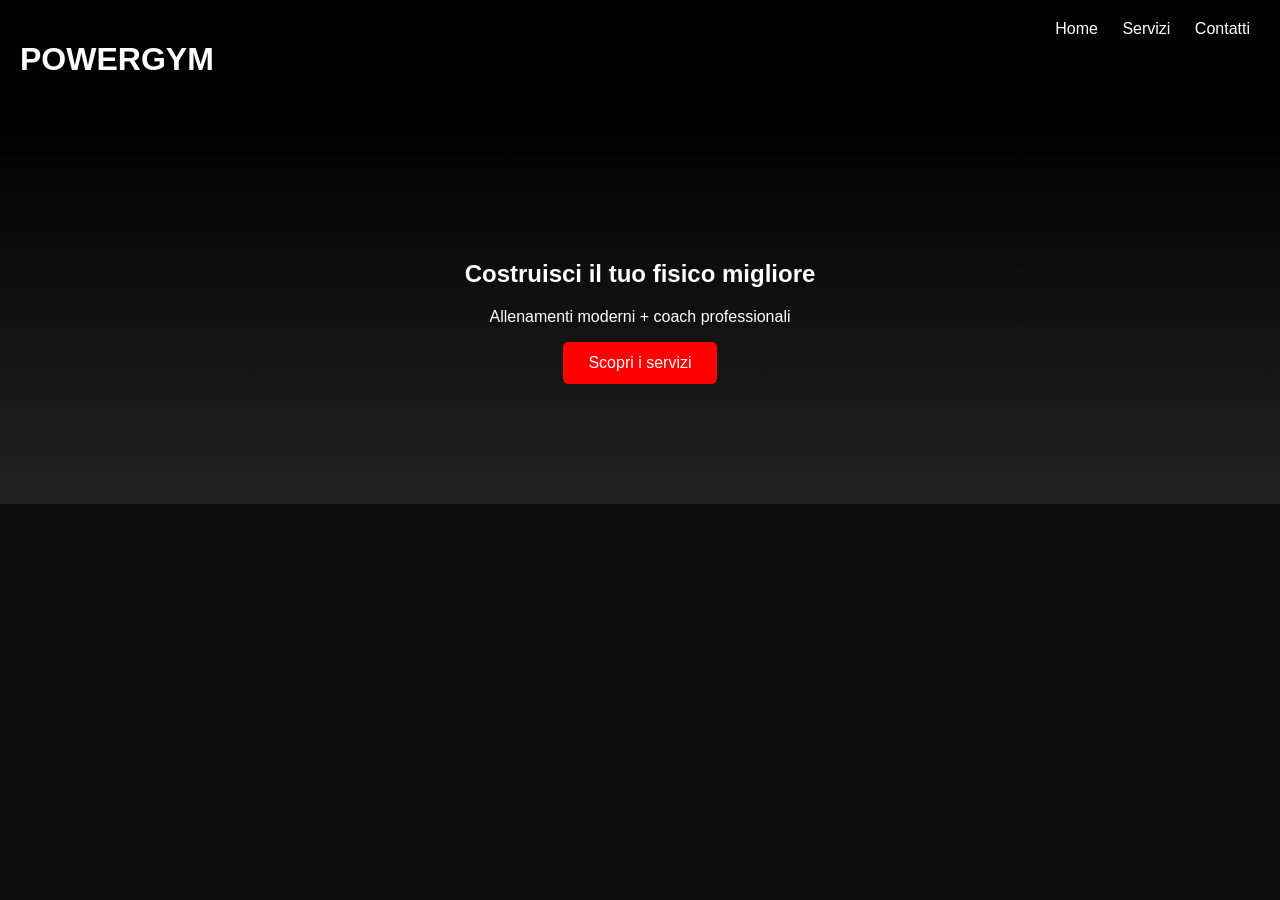
==== index.html @ 82f3220f "Rename palestrahome.html to index.html" ====
<!DOCTYPE html>
<html lang="it">
<head>
  <meta charset="UTF-8">
  <title>PowerGym - Home</title>

  <link rel="stylesheet" href="palestra.css/palestrahome.css">
</head>

<body>

  <header>
    <h1>POWERGYM</h1>

    <nav>
      <a href="palestrahome.html">Home</a>
      <a href="servizi.html">Servizi</a>
      <a href="contatti.html">Contatti</a>
    </nav>
  </header>

  <section class="hero">
    <h2>Costruisci il tuo fisico migliore</h2>
    <p>Allenamenti moderni + coach professionali</p>

    <a href="servizi.html" class="btn">Scopri i servizi</a>
  </section>

  <script src="palestra.js/palestrahome.js"></script>

</body>
</html>
---- palestra.css/palestrahome.css ----
body {
  margin: 0;
  font-family: Arial;
  background: #0f0f0f;
  color: white;
  scroll-behavior: smooth;
}

/* HEADER (effetto vetro leggero) */
header {
  display: flex;
  justify-content: space-between;
  padding: 20px;
  background: rgba(0,0,0,0.9);
  position: sticky;
  top: 0;
  backdrop-filter: blur(6px);
}

/* NAV */
nav a {
  color: white;
  margin: 0 10px;
  text-decoration: none;
  transition: 0.3s;
}

nav a:hover {
  color: red;
}

/* HERO (animazione ingresso) */
.hero {
  padding: 120px 20px;
  text-align: center;
  background: linear-gradient(#000, #222);
  animation: fadeIn 0.8s ease-in;
}

/* BOTTONI */
button {
  padding: 12px 25px;
  background: red;
  border: none;
  color: white;
  cursor: pointer;
  margin-top: 15px;
  transition: 0.3s;
  border-radius: 6px;
}

button:hover {
  transform: scale(1.05);
  background: darkred;
}

/* GRID */
.grid {
  display: flex;
  justify-content: center;
  gap: 20px;
  padding: 50px;
  flex-wrap: wrap;
}

/* CARD (più “premium”) */
.card {
  background: #222;
  padding: 20px;
  border-radius: 10px;
  min-width: 180px;
  text-align: center;
  transition: 0.3s;
  box-shadow: 0 0 0 rgba(0,0,0,0);
}

.card:hover {
  transform: scale(1.05);
  background: #333;
  box-shadow: 0 10px 25px rgba(0,0,0,0.5);
}

/* CONTACT */
.contact {
  text-align: center;
  padding: 80px;
}

/* BUTTON LINK */
.btn {
  display: inline-block;
  padding: 12px 25px;
  background: red;
  color: white;
  text-decoration: none;
  border-radius: 5px;
  transition: 0.3s;
}

.btn:hover {
  transform: scale(1.05);
  background: darkred;
}

/* ANIMAZIONE */
@keyframes fadeIn {
  from {
    opacity: 0;
    transform: translateY(20px);
  }
  to {
    opacity: 1;
    transform: translateY(0);
  }
}
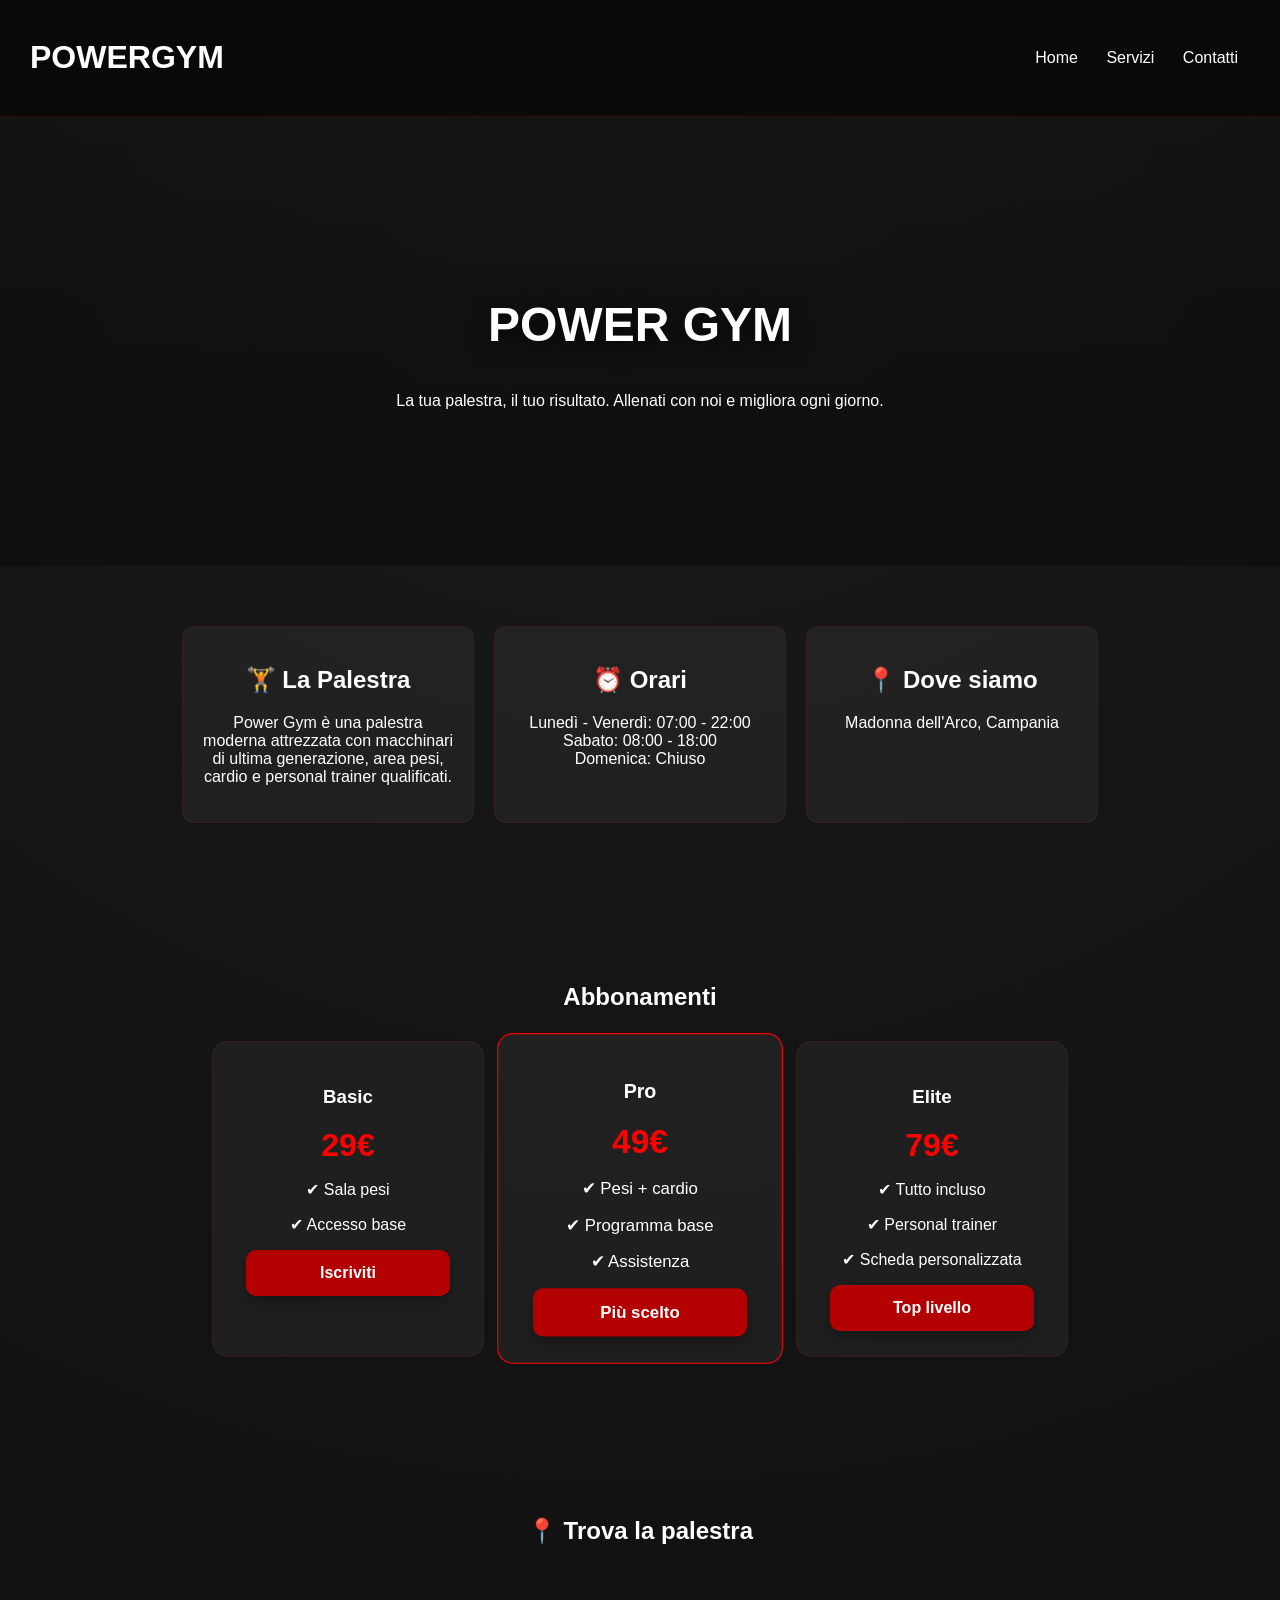
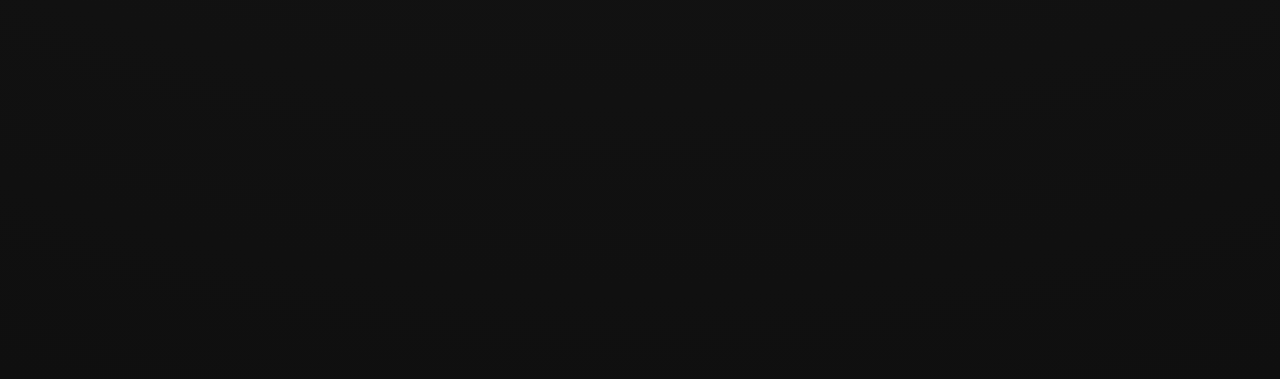
==== commit 8dfe745b: "modifiche compreso per mobile" ====
--- a/index.html
+++ b/index.html
@@ -2,31 +2,99 @@
 <html lang="it">
 <head>
   <meta charset="UTF-8">
+  <meta name="viewport" content="width=device-width, initial-scale=1.0"> 
   <title>PowerGym - Home</title>
-
   <link rel="stylesheet" href="palestra.css/palestrahome.css">
 </head>
-
+<script src="palestra.js/palestrahome.js"></script>
 <body>
-
   <header>
     <h1>POWERGYM</h1>
-
     <nav>
-      <a href="palestrahome.html">Home</a>
+      <a href="index.html">Home</a>
       <a href="servizi.html">Servizi</a>
       <a href="contatti.html">Contatti</a>
     </nav>
   </header>
+  <section class="hero">
+  <h1>POWER GYM</h1>
+  <p>La tua palestra, il tuo risultato. Allenati con noi e migliora ogni giorno.</p>
+</section>
 
-  <section class="hero">
-    <h2>Costruisci il tuo fisico migliore</h2>
-    <p>Allenamenti moderni + coach professionali</p>
+<section class="info">
 
-    <a href="servizi.html" class="btn">Scopri i servizi</a>
-  </section>
+  <div class="info-box">
+    <h2>🏋️ La Palestra</h2>
+    <p>
+      Power Gym è una palestra moderna attrezzata con macchinari di ultima generazione,
+      area pesi, cardio e personal trainer qualificati.
+    </p>
+  </div>
 
-  <script src="palestra.js/palestrahome.js"></script>
+  <div class="info-box">
+    <h2>⏰ Orari</h2>
+    <p>
+      Lunedì - Venerdì: 07:00 - 22:00<br>
+      Sabato: 08:00 - 18:00<br>
+      Domenica: Chiuso
+    </p>
+  </div>
 
+  <div class="info-box">
+    <h2>📍 Dove siamo</h2>
+    <p>Madonna dell'Arco, Campania</p>
+  </div>
+
+</section>
+
+<section class="pricing">
+
+  <h2>Abbonamenti</h2>
+
+  <div class="pricing-grid">
+
+    <div class="price-card">
+      <h3>Basic</h3>
+      <p class="price">29€</p>
+      <p>✔ Sala pesi</p>
+      <p>✔ Accesso base</p>
+      <a class="btn" href="contatti.html">Iscriviti</a>
+    </div>
+
+    <div class="price-card highlight">
+      <h3>Pro</h3>
+      <p class="price">49€</p>
+      <p>✔ Pesi + cardio</p>
+      <p>✔ Programma base</p>
+      <p>✔ Assistenza</p>
+      <a class="btn" href="contatti.html">Più scelto</a>
+    </div>
+
+    <div class="price-card">
+      <h3>Elite</h3>
+      <p class="price">79€</p>
+      <p>✔ Tutto incluso</p>
+      <p>✔ Personal trainer</p>
+      <p>✔ Scheda personalizzata</p>
+      <a class="btn" href="contatti.html">Top livello</a>
+    </div>
+
+  </div>
+
+</section>
+
+<section class="map">
+  <h2>📍 Trova la palestra</h2>
+
+  <iframe
+  src="https://www.google.com/maps?q=Madonna%20dell%27Arco&output=embed"
+  width="100%"
+  height="350"
+  style="border:0; border-radius:12px;"
+  allowfullscreen=""
+  loading="lazy">
+</iframe>
+
+</section>
 </body>
 </html>
--- a/palestra.css/palestrahome.css
+++ b/palestra.css/palestrahome.css
@@ -1,115 +1,322 @@
 body {
   margin: 0;
-  font-family: Arial;
-  background: #0f0f0f;
+  font-family: Arial, sans-serif;
+  background: radial-gradient(circle at top, #1a1a1a, #0f0f0f);
   color: white;
   scroll-behavior: smooth;
 }
 
-/* HEADER (effetto vetro leggero) */
+/* HEADER GLASS */
 header {
   display: flex;
   justify-content: space-between;
-  padding: 20px;
-  background: rgba(0,0,0,0.9);
+  align-items: center;
+  padding: 18px 30px;
+  background: rgba(0,0,0,0.6);
+  backdrop-filter: blur(10px);
   position: sticky;
   top: 0;
-  backdrop-filter: blur(6px);
+  z-index: 1000;
+  border-bottom: 1px solid rgba(255,0,0,0.2);
 }
 
 /* NAV */
 nav a {
   color: white;
-  margin: 0 10px;
+  margin: 0 12px;
   text-decoration: none;
+  font-weight: 500;
+  position: relative;
   transition: 0.3s;
+}
+
+nav a::after {
+  content: "";
+  position: absolute;
+  left: 0;
+  bottom: -5px;
+  width: 0%;
+  height: 2px;
+  background: red;
+  transition: 0.3s;
+}
+
+nav a:hover::after {
+  width: 100%;
 }
 
 nav a:hover {
   color: red;
 }
 
-/* HERO (animazione ingresso) */
+/* HERO */
 .hero {
-  padding: 120px 20px;
-  text-align: center;
-  background: linear-gradient(#000, #222);
+  padding: 140px 20px;
+  text-align: center;
+  background: linear-gradient(to bottom, rgba(0,0,0,0.2), #0f0f0f),
+              url('https://images.unsplash.com/photo-1517836357463-d25dfeac3438') center/cover;
   animation: fadeIn 0.8s ease-in;
 }
 
-/* BOTTONI */
-button {
-  padding: 12px 25px;
-  background: red;
-  border: none;
+.hero h1 {
+  font-size: 3em;
+  text-shadow: 0 5px 20px rgba(0,0,0,0.8);
+}
+
+/* BOTTONI GENERICI */
+.btn {
+  display: inline-block;
+  padding: 14px 22px;
+  border-radius: 10px;
+  font-weight: bold;
   color: white;
-  cursor: pointer;
-  margin-top: 15px;
-  transition: 0.3s;
-  border-radius: 6px;
-}
-
-button:hover {
-  transform: scale(1.05);
-  background: darkred;
+  text-decoration: none;
+  transition: 0.25s;
+  min-width: 160px;
+  background: #b30000; /* unico colore */
+  box-shadow: 0 6px 15px rgba(0,0,0,0.3);
+  text-align: center;
+}
+
+.btn:hover {
+  transform: translateY(-3px);
+  background: #8f0000;
+  box-shadow: 0 10px 20px rgba(0,0,0,0.4);
 }
 
 /* GRID */
 .grid {
   display: flex;
   justify-content: center;
-  gap: 20px;
-  padding: 50px;
+  gap: 25px;
+  padding: 60px;
   flex-wrap: wrap;
 }
 
-/* CARD (più “premium”) */
+/* CARD */
 .card {
-  background: #222;
-  padding: 20px;
-  border-radius: 10px;
-  min-width: 180px;
-  text-align: center;
-  transition: 0.3s;
-  box-shadow: 0 0 0 rgba(0,0,0,0);
+  background: rgba(255,255,255,0.05);
+  border-radius: 15px;
+  overflow: hidden;
+  text-align: center;
+  transition: 0.4s;
+  border: 1px solid rgba(255,0,0,0.1);
+  backdrop-filter: blur(6px);
+  min-width: 220px;
+}
+
+.card img {
+  width: 100%;
+  height: 180px;
+  object-fit: cover;
+  display: block;
+  transition: 0.4s;
+}
+
+.card h3 {
+  margin: 12px 0 5px;
+}
+
+.card p {
+  font-size: 0.9em;
+  opacity: 0.8;
+  padding: 0 10px 15px;
 }
 
 .card:hover {
-  transform: scale(1.05);
-  background: #333;
-  box-shadow: 0 10px 25px rgba(0,0,0,0.5);
+  transform: translateY(-10px);
+  background: rgba(255,255,255,0.08);
+  box-shadow: 0 15px 30px rgba(0,0,0,0.5);
+  border: 1px solid rgba(255,0,0,0.3);
+}
+
+.card:hover img {
+  transform: scale(1.08);
 }
 
 /* CONTACT */
 .contact {
   text-align: center;
-  padding: 80px;
-}
-
-/* BUTTON LINK */
-.btn {
-  display: inline-block;
-  padding: 12px 25px;
-  background: red;
-  color: white;
-  text-decoration: none;
-  border-radius: 5px;
+  padding: 90px 20px;
+}
+
+.contact-buttons {
+  display: flex;
+  justify-content: center;
+  gap: 15px;
+  flex-wrap: wrap;
+  margin-top: 25px;
+}
+
+/* BOTTONI CONTATTI */
+.btn.whatsapp { background: #25D366; }
+.btn.email { background: #d62828; }
+.btn.gmail { background: #ff3b30; }
+
+.btn.whatsapp:hover,
+.btn.email:hover,
+.btn.gmail:hover {
+  transform: translateY(-3px);
+  opacity: 0.9;
+}
+
+/* INFO BOX */
+.info {
+  display: flex;
+  justify-content: center;
+  gap: 20px;
+  flex-wrap: wrap;
+  padding: 60px 20px;
+}
+
+.info-box {
+  background: rgba(255,255,255,0.05);
+  padding: 20px;
+  border-radius: 12px;
+  width: 250px;
+  text-align: center;
+  border: 1px solid rgba(255,0,0,0.1);
   transition: 0.3s;
 }
 
-.btn:hover {
+.info-box:hover {
+  transform: translateY(-5px);
+  background: rgba(255,255,255,0.08);
+}
+
+/* MAP */
+.map {
+  text-align: center;
+  padding: 60px 20px;
+}
+
+.map iframe {
+  width: 90%;
+  max-width: 900px;
+  height: 350px;
+  border: 0;
+  border-radius: 12px;
+}
+.pricing {
+  text-align: center;
+  padding: 80px 20px;
+}
+
+.pricing-grid {
+  display: flex;
+  justify-content: center;
+  gap: 20px;
+  flex-wrap: wrap;
+  margin-top: 30px;
+}
+
+.price-card {
+  background: rgba(255,255,255,0.05);
+  padding: 25px;
+  border-radius: 15px;
+  width: 220px;
+  border: 1px solid rgba(255,0,0,0.1);
+  transition: 0.3s;
+}
+
+.price-card:hover {
+  transform: translateY(-10px);
+  background: rgba(255,255,255,0.08);
+}
+
+.price {
+  font-size: 2em;
+  font-weight: bold;
+  margin: 10px 0;
+  color: red;
+}
+
+/* card centrale evidenziata */
+.highlight {
+  border: 1px solid red;
   transform: scale(1.05);
-  background: darkred;
+}
+
+.hidden {
+  opacity: 0;
+  transform: translateY(40px);
+  transition: all 0.6s ease;
+}
+
+.show {
+  opacity: 1;
+  transform: translateY(0);
+}
+
+.contact h3 {
+  margin-top: 40px;
+  opacity: 0.9;
 }
 
 /* ANIMAZIONE */
 @keyframes fadeIn {
   from {
     opacity: 0;
-    transform: translateY(20px);
+    transform: translateY(30px);
   }
   to {
     opacity: 1;
     transform: translateY(0);
   }
+}
+
+/* 📱 MOBILE FIX COMPLETO */
+@media (max-width: 600px) {
+
+  header {
+    flex-direction: column;
+    gap: 10px;
+    text-align: center;
+  }
+
+  nav {
+    display: flex;
+    flex-wrap: wrap;
+    justify-content: center;
+  }
+
+  .hero h1 {
+    font-size: 2em;
+  }
+
+  .hero {
+    padding: 90px 15px;
+  }
+
+  .grid {
+    flex-direction: column;
+    padding: 30px;
+  }
+
+  .card {
+    width: 90%;
+    margin: auto;
+  }
+
+  .contact-buttons {
+    flex-direction: column;
+    align-items: center;
+  }
+
+  .btn {
+    width: 80%;
+  }
+
+  .info {
+    flex-direction: column;
+    align-items: center;
+  }
+
+  .info-box {
+    width: 90%;
+  }
+
+  .map iframe {
+    width: 100%;
+  }
 }
